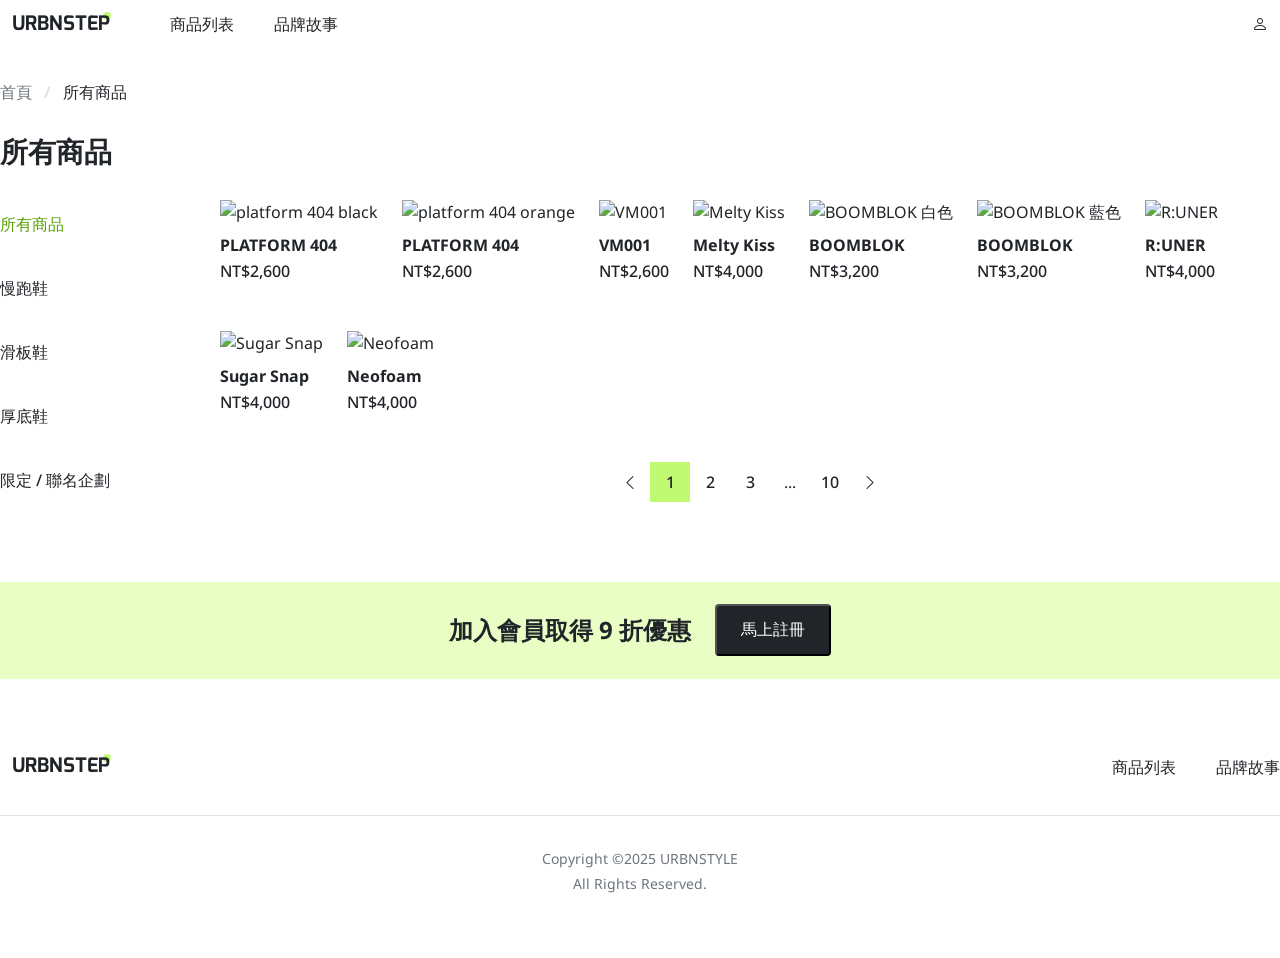
==== index.html @ 68fc7952 "HW week 2" ====
<!DOCTYPE html>
<html lang="zh-TW">
<head>
    <meta charset="UTF-8">
    <meta name="viewport" content="width=device-width, initial-scale=1.0">
    <title>第二堂 - 品牌產品列表頁</title>
    <link rel="preconnect" href="https://fonts.googleapis.com">
    <link rel="preconnect" href="https://fonts.gstatic.com" crossorigin>
    <link rel="stylesheet" href="https://cdn.jsdelivr.net/npm/bootstrap-icons@1.13.1/font/bootstrap-icons.min.css">
    <link href="https://fonts.googleapis.com/css2?family=Mina:wght@400;700&family=Noto+Sans:ital,wght@0,100..900;1,100..900&display=swap" rel="stylesheet">
    <link rel="stylesheet" href="./css/reset.css">
    <link rel="stylesheet" href="./css/all.css">
    <link rel="stylesheet" href="./css/product-list.css">
</head>
<body>
    <!-- nav bar -->
    <header>
        <div class="container">
            <div class="flex sp-between item-center mb-32">
                <nav>
                    <div class="flex gap-48 item-center">
                        <h1>
                            <div class="relative">
                                <div class="dot"></div>
                                <a class="logo font-w700" href="#" title="前往首頁">
                                    URBNSTEP
                                </a>
                            </div>
                        </h1>
                        <div>
                            <ul class="flex gap-40 item-center">
                                <li>
                                    <a class="font-w500 py-12" href="#" title="前往商品列表">商品列表</a>
                                </li>
                                <li>
                                    <a class="font-w500 py-12" href="#" title="前往品牌故事">品牌故事</a>
                                </li>
                            </ul>
                        </div>
                    </div>
                </nav>
                <div>
                    <a class="flex justify-center item-center p-12" href="#" title="前往會員專區">
                        <i class="bi bi-person"></i>
                    </a>
                </div>
            </div>
        </div>
    </header>

    

    <main>
        <!-- breadcrumb -->
        <nav>
            <div class="container">
                <ol class="flex mb-24">
                    <li class="breadcrumb">
                        <a class="last-page font-w500" href="#" title="前往首頁" href="">首頁</a>
                    </li>
                    <li class="breadcrumb font-w500">所有商品</li>
                </ol>
            </div>
        </nav>

        
        <div class="container">
            <div class="mb-24">
                <h3 class="h3 font-w700 py-7">所有商品</h3>
            </div>
        </div>
        <div class="container">
            <div class="flex gap-24">

                <!-- 左側商品分類 -->
                <div class="class-list">
                    <ul>
                        <li class="py-4 mb-16">
                            <a class="class-list-select font-w500 py-8 mr-24" href="#" title="查看所有商品">所有商品</a>
                        </li>
                        <li class="py-4 mb-16 mr-24">
                            <a class="font-w500 py-8" href="#" title="查看慢跑鞋分類">慢跑鞋</a>
                        </li>
                        <li class="py-4 mb-16 mr-24">
                            <a class="font-w500 py-8" href="#" title="查看滑板鞋分類">滑板鞋</a>
                        </li>
                        <li class="py-4 mb-16 mr-24">
                            <a class="font-w500 py-8" href="#" title="查看厚底鞋分類">厚底鞋</a>
                        </li>
                        <li class="py-4 mr-24">
                            <a class="font-w500 py-8" href="#" title="查看限定與聯名企劃">限定 / 聯名企劃</a>
                        </li>
                    </ul>
                </div>

                <!-- 右側卡片 -->
                <div class="right-list">
                    <ul class="flex wrap gap-48-24 mb-48">
                        <li>
                            <div class="card">
                                <a href="product-info.html" title="查看 PLATFORM 404 黑色款">
                                    <img class="card-img mb-12" src="https://github.com/hexschool/2022-web-layout-training/blob/main/2025-week2/image.png?raw=true" alt="platform 404 black">
                                    <h6 class="h6 font-w700 mb-4">PLATFORM 404</h6>
                                    <p class="font-w500">NT$2,600</p>
                                </a>
                            </div>
                        </li>
                        <li>
                            <div class="card">
                                <a href="#" title="查看 PLATFORM 404 亮色款">
                                    <img class="card-img mb-12" src="https://github.com/hexschool/2022-web-layout-training/blob/main/2025-week2/product-1.png?raw=true" alt="platform 404 orange">
                                    <h6 class="h6 font-w700 mb-4">PLATFORM 404</h6>
                                    <p class="font-w500">NT$2,600</p>
                                </a>
                            </div>
                        </li>
                        <li>
                            <div class="card">
                                <a href="#" title="查看 VM001">
                                    <img class="card-img mb-12" src="https://github.com/hexschool/2022-web-layout-training/blob/main/2025-week2/product-2.png?raw=true" alt="VM001">
                                    <h6 class="h6 font-w700 mb-4">VM001</h6>
                                    <p class="font-w500">NT$2,600</p>
                                </a>
                            </div>
                        </li>
                        <li>
                            <div class="card">
                                <a href="#" title="查看 Melty Kiss">
                                    <img class="card-img mb-12" src="https://github.com/hexschool/2022-web-layout-training/blob/main/2025-week2/product-3.png?raw=true" alt="Melty Kiss">
                                    <h6 class="h6 font-w700 mb-4">Melty Kiss</h6>
                                    <p class="font-w500">NT$4,000</p>
                                </a>
                            </div>
                        </li>
                        <li>
                            <div class="card">
                                <a href="#" title="查看 BOOMBLOK 白色款">
                                    <img class="card-img mb-12" src="https://github.com/hexschool/2022-web-layout-training/blob/main/2025-week2/product-4.png?raw=true" alt="BOOMBLOK 白色">
                                    <h6 class="h6 font-w700 mb-4">BOOMBLOK</h6>
                                    <p class="font-w500">NT$3,200</p>
                                </a>
                            </div>
                        </li>
                        <li>
                            <div class="card">
                                <a href="#" title="查看 BOOMBLOK 藍色款">
                                    <img class="card-img mb-12" src="https://github.com/hexschool/2022-web-layout-training/blob/main/2025-week2/product-5.png?raw=true" alt="BOOMBLOK 藍色">
                                    <h6 class="h6 font-w700 mb-4">BOOMBLOK</h6>
                                    <p class="font-w500">NT$3,200</p>
                                </a>
                            </div>
                        </li>
                        <li>
                            <div class="card" title="查看 R:UNER">
                                <a href="#">
                                    <img class="card-img mb-12" src="https://github.com/hexschool/2022-web-layout-training/blob/main/2025-week2/product-6.png?raw=true" alt="R:UNER">
                                    <h6 class="h6 font-w700 mb-4">R:UNER</h6>
                                    <p class="font-w500">NT$4,000</p>
                                </a>
                            </div>
                        </li>
                        <li>
                            <div class="card" title="查看 Sugar Snap">
                                <a href="#">
                                    <img class="card-img mb-12" src="https://github.com/hexschool/2022-web-layout-training/blob/main/2025-week2/product-7.png?raw=true" alt="Sugar Snap">
                                    <h6 class="h6 font-w700 mb-4">Sugar Snap</h6>
                                    <p class="font-w500">NT$4,000</p>
                                </a>
                            </div>
                        </li>
                        <li>
                            <div class="card" title="查看 Neofoam">
                                <a href="#">
                                    <img class="card-img mb-12" src="https://github.com/hexschool/2022-web-layout-training/blob/main/2025-week2/product-8.png?raw=true" alt="Neofoam">
                                    <h6 class="h6 font-w700 mb-4">Neofoam</h6>
                                    <p class="font-w500">NT$4,000</p>
                                </a>
                            </div>
                        </li>
                    </ul>

                    <!-- 頁面選單 -->
                    <div class="page-selector flex justify-center mb-32">
                        <ul class="flex">
                            <li>
                                <a class="py-8" href="#" title="上一頁"><i class="bi bi-chevron-left"></i></a>
                            </li>
                            <li>
                                <a class="page-select font-w500 py-8" href="#" title="第一頁">1</a>
                            </li>
                            <li>
                                <a class="font-w500 py-8" href="#" title="第二頁">2</a>
                            </li>
                            <li>
                                <a class="font-w500 py-8" href="#" title="第三頁">3</a>
                            </li>
                            <li>
                                <p class="py-8" href="#">...</p>
                            </li>
                            <li>
                                <a class="font-w500 py-8" href="#" title="第十頁">10</a>
                            </li>
                            <li>
                                <a class="py-8" href="#" title="下一頁"><i class="bi bi-chevron-right"></i></a>
                            </li>
                        </ul>
                    </div>
                </div>
            </div>
        </div>
    </main>

    <!-- 加入會員 -->
    <section class="join-us py-225 mt-48">
        <div class="container">
            <div class="flex justify-center item-center gap-24">
                <h4 class="join-us-text font-w700">加入會員取得 9 折優惠</h4>
                <button class="join-btn font-w500" type="button">馬上註冊</button>
            </div>
        </div>
    </section>

    <!-- footer -->
    <footer class="footer py-64">
        <div class="container">
            <div class="flex sp-between mb-24">
                <h1>
                    <div class="relative">
                        <div class="dot"></div>
                        <a class="logo font-w700" href="#" title="前往首頁">
                            URBNSTEP
                        </a>
                    </div>
                </h1>
                <div>
                    <ul class="flex gap-40 item-center">
                        <li>
                            <a class="font-w500 py-12" href="#" title="前往商品列表">商品列表</a>
                        </li>
                        <li>
                            <a class="font-w500 py-12" href="#" title="前往品牌故事">品牌故事</a>
                        </li>
                    </ul>
                </div>
            </div>
            <div class="copyright">
                <p class="mb-4">Copyright ©2025 URBNSTYLE</p>
                <p>All Rights Reserved.</p>
            </div>
        </div>
    </footer>
</body>
</html>
---- css/all.css ----
/* 通用樣式 */
:root{
    --spacing-xxs: 4px;
    --spacing-xs: 8px;
    --spacing-s: 12px;
    --spacing-m: 16px;
    --spacing-l: 24px;
    --spacing-2xl: 40px;
    --spacing-3xl: 48px;
    --neutral-900: #212529;
    --neutral-600: #6C757D;
    --neutral-500: #ADB5BD;
    --neutral-300: #DEE2E6;
    --neutral-100: #F8F9FA;
    --primary-400: #57A203;
    --primary-300: #C0FA73;
    --primary-200: #E8FEC5;
    --danger-300: #D74F4F;
    --white-color: #FFFFFF;
}

*, *::before, *::after{
    box-sizing: border-box;
}

body, a{
    font-family: "Noto Sans", sans-serif;
    color: var(--neutral-900);
    line-height: 1.5;
    letter-spacing: 5%;
}

img{
    vertical-align: middle;
}

a{
    display: block;
    text-decoration: none;
}

a:hover{
    background-color: var(--primary-400);
    color: var(--white-color);
}

.container{
    max-width: 1296px;
    margin: 0 auto;
}

.font-w700{
    font-weight: 700;
}

.font-w500{
    font-weight: 500;
}

.flex{
    display: flex;
}

.flex-column{
    flex-direction: column;
}

.justify-center{
    justify-content: center;
}

.sp-between{
    justify-content: space-between;
}

.item-center{
    align-items: center;
}

.wrap{
    flex-wrap: wrap;
}

.gap-48-24{
    gap: var(--spacing-3xl) var(--spacing-l);
}

.gap-48{
    gap: var(--spacing-3xl);
}

.gap-40{
    gap: var(--spacing-2xl);
}

.gap-24{
    gap: var(--spacing-l);
}

.gap-12{
    gap: var(--spacing-s);
}

.gap-8{
    gap: var(--spacing-xs);
}

.gap-4{
    gap: var(--spacing-xxs);
}

.py-64{
    padding-top: 64px;
    padding-bottom: 64px;
}

.py-48{
    padding-top: 48px;
    padding-bottom: 48px;
}

.py-225{
    padding-top: 22.5px;
    padding-bottom: 22.5px;
}

.py-12{
    padding-top: var(--spacing-s);
    padding-bottom: var(--spacing-s);
}

.py-8{
    padding-top: 8px;
    padding-bottom: 8px;
}

.py-7{
    padding-top: 7px;
    padding-bottom: 7px;
}

.py-4{
    padding-top: 4px;
    padding-bottom: 4px;
}

.pr-24{
    padding-right: 24px;
}

.p-16{
    padding: 16px;
}

.p-12{
    padding: 12px;
}

.mb-48{
    margin-bottom: 48px;
}

.mt-48{
    margin-top: 48px;
}

.mt-40{
    margin-top: 40px;
}

.mb-32{
    margin-bottom: 32px;
}

.mb-24{
    margin-bottom: var(--spacing-l);
}

.mb-16{
    margin-bottom: var(--spacing-m);
}

.mb-12{
    margin-bottom: var(--spacing-s);
}

.mb-8{
    margin-bottom: var(--spacing-xs);
}

.mb-4{
    margin-bottom: var(--spacing-xxs);
}

.mr-24{
    margin-right: var(--spacing-l);
}

.h2{
    font-size: 32px;
    line-height: 1.2;
}

.h3{
    font-size: 28px;
    line-height: 1.2;
}

.h4{
    font-size: 24px;
    line-height: 1.2;
}

.h5{
    font-size: 20px;
    line-height: 1.2;
}

.h6{
    line-height: 1.2;
}

.relative{
    position: relative;
}

.logo{
    font-family: "Mina", sans-serif;;
    font-size: 20px;
    letter-spacing: 4.4%;
    padding: 8px 12px;
}

.dot{
    background-color: var(--primary-300);
    width: 8px;
    height: 8px;
    border-radius: 8px;
    position: absolute;
    top: 11px;
    right: 11px;
    z-index: -1;
}

.join-us{
    background-color: var(--primary-200);
}

.join-us-text{
    font-size: 24px;
    line-height: 1.2;
}

.join-btn{
    font-size: 16px;
    color: var(--white-color);
    background-color: var(--neutral-900);
    padding: var(--spacing-s) var(--spacing-l);
    border-radius: 4px;
    line-height: 1.5;
    letter-spacing: 5%;
}

.join-btn:hover{
    color: var(--neutral-900);
    background-color: var(--white-color);
}

.join-btn:active{
    color: var(--primary-400);
}

.footer{
    background-color: var(#F8F9FA);
}

.copyright{
    border-top: 1px solid var(--neutral-300);
    color: var(--neutral-600);
    font-size: 14px;
    text-align: center;
    padding-top: 32px;
}
---- css/product-list.css ----
.last-page{
    color: var(--neutral-600);
}

.breadcrumb + .breadcrumb::before{
    content: "/";
    padding: 0 12px;
    color: var(--neutral-300);
    font-weight: 700;
}

.class-list li a{
    width: 172px;
}

.class-list-select{
    color: var(--primary-400);
}

.card{
    max-width: 342.67px;
}

.card-img{
    width: 100%;
}

.page-selector ul li{
    width: 40px;
    text-align: center;
}

.page-select{
    background-color: var(--primary-300);
}
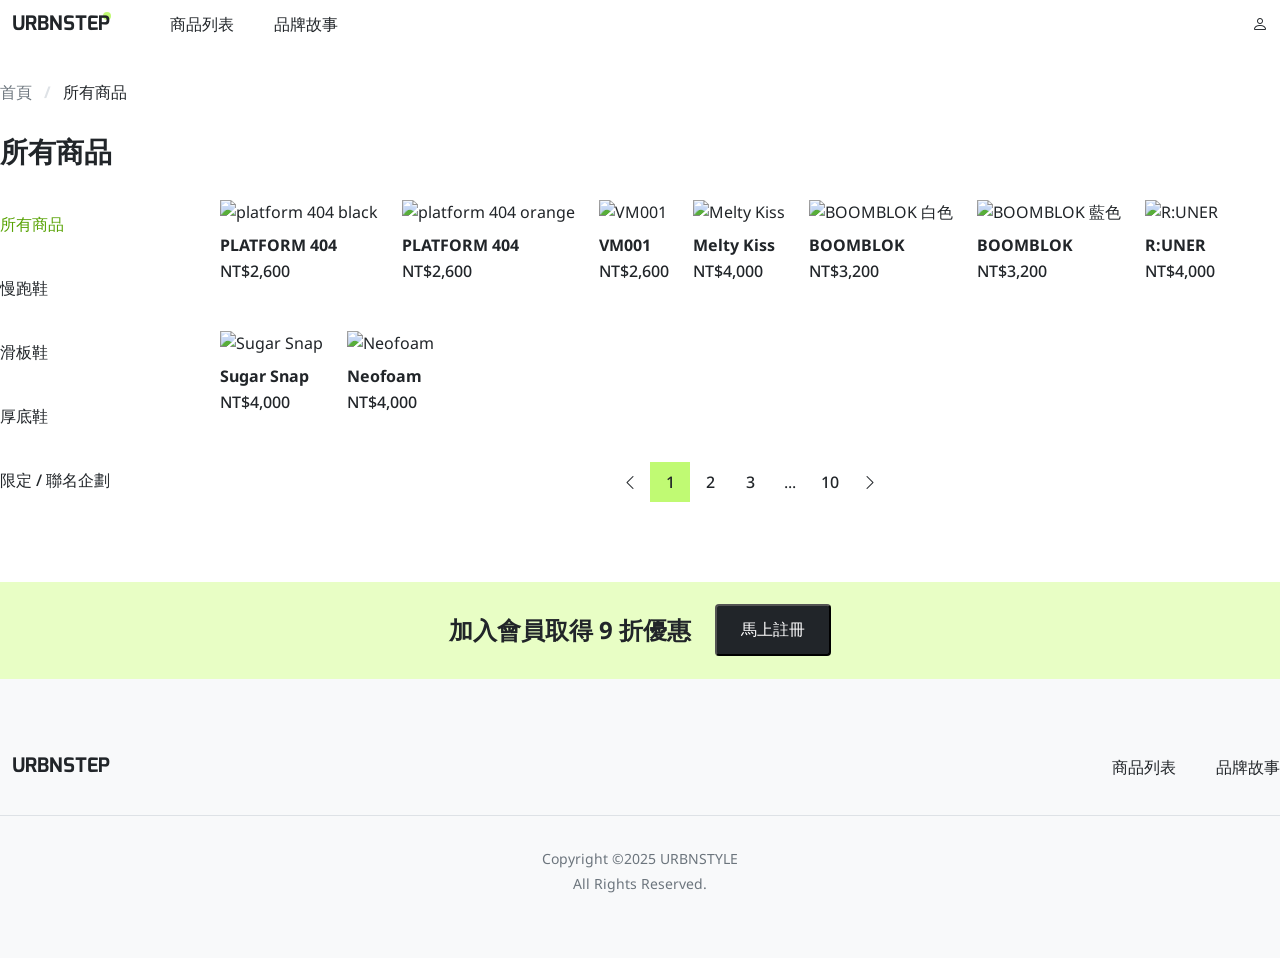
==== commit 22eac84e: "fixed: typo error" ====
--- a/index.html
+++ b/index.html
@@ -56,7 +56,7 @@
             <div class="container">
                 <ol class="flex mb-24">
                     <li class="breadcrumb">
-                        <a class="last-page font-w500" href="#" title="前往首頁" href="">首頁</a>
+                        <a class="last-page font-w500" href="#" title="前往首頁">首頁</a>
                     </li>
                     <li class="breadcrumb font-w500">所有商品</li>
                 </ol>
--- a/css/all.css
+++ b/css/all.css
@@ -271,7 +271,7 @@
 }
 
 .footer{
-    background-color: var(#F8F9FA);
+    background-color: var(--neutral-100);
 }
 
 .copyright{
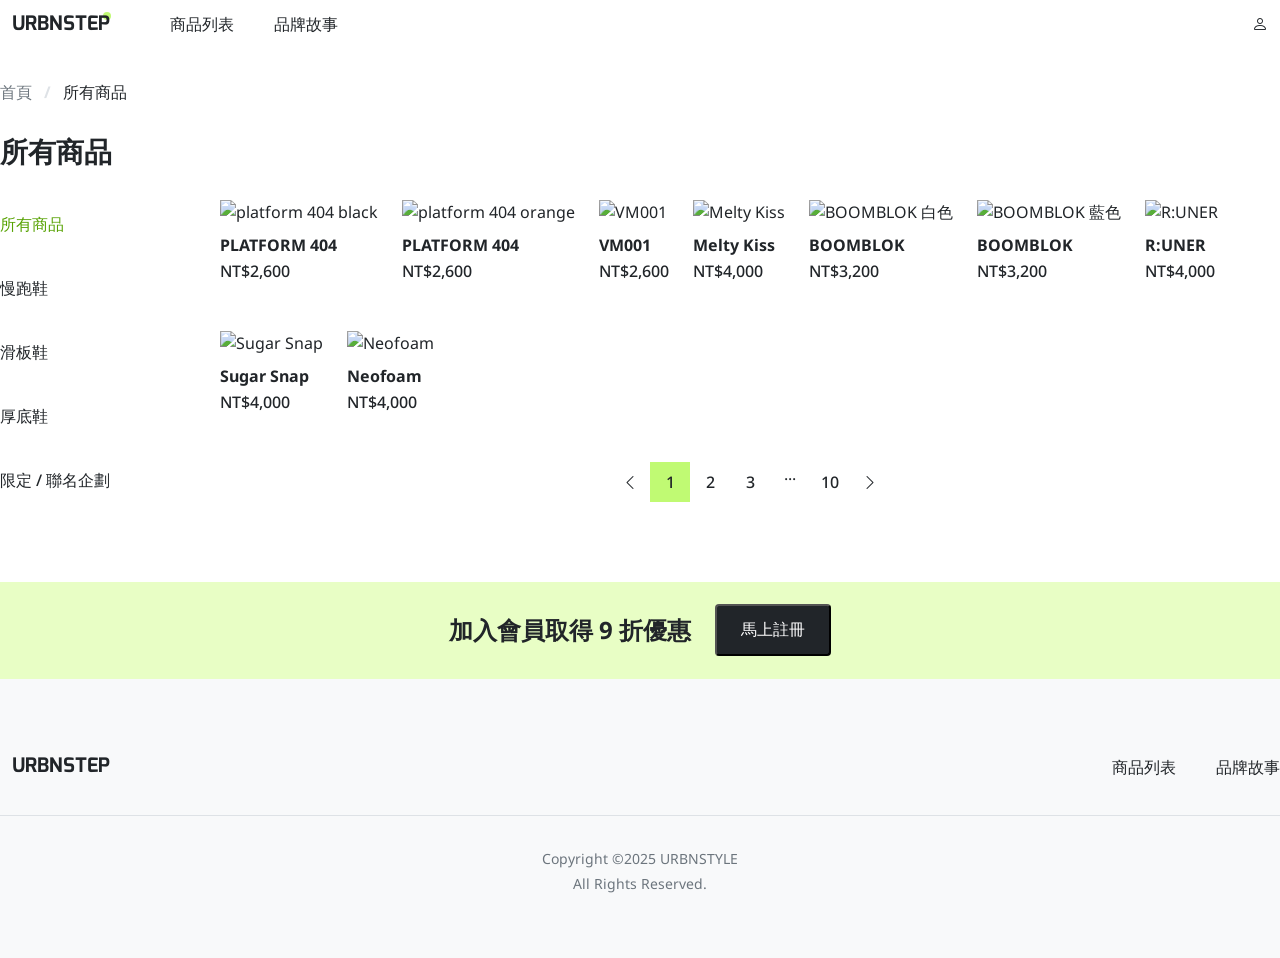
==== commit e9e08d53: "modify: refactor global styles and optimize structure in global: - Standardize utility classes for m" ====
--- a/index.html
+++ b/index.html
@@ -96,86 +96,68 @@
                 <!-- 右側卡片 -->
                 <div class="right-list">
                     <ul class="flex wrap gap-48-24 mb-48">
-                        <li>
-                            <div class="card">
-                                <a href="product-info.html" title="查看 PLATFORM 404 黑色款">
-                                    <img class="card-img mb-12" src="https://github.com/hexschool/2022-web-layout-training/blob/main/2025-week2/image.png?raw=true" alt="platform 404 black">
-                                    <h6 class="h6 font-w700 mb-4">PLATFORM 404</h6>
-                                    <p class="font-w500">NT$2,600</p>
-                                </a>
-                            </div>
-                        </li>
-                        <li>
-                            <div class="card">
-                                <a href="#" title="查看 PLATFORM 404 亮色款">
-                                    <img class="card-img mb-12" src="https://github.com/hexschool/2022-web-layout-training/blob/main/2025-week2/product-1.png?raw=true" alt="platform 404 orange">
-                                    <h6 class="h6 font-w700 mb-4">PLATFORM 404</h6>
-                                    <p class="font-w500">NT$2,600</p>
-                                </a>
-                            </div>
-                        </li>
-                        <li>
-                            <div class="card">
-                                <a href="#" title="查看 VM001">
-                                    <img class="card-img mb-12" src="https://github.com/hexschool/2022-web-layout-training/blob/main/2025-week2/product-2.png?raw=true" alt="VM001">
-                                    <h6 class="h6 font-w700 mb-4">VM001</h6>
-                                    <p class="font-w500">NT$2,600</p>
-                                </a>
-                            </div>
-                        </li>
-                        <li>
-                            <div class="card">
-                                <a href="#" title="查看 Melty Kiss">
-                                    <img class="card-img mb-12" src="https://github.com/hexschool/2022-web-layout-training/blob/main/2025-week2/product-3.png?raw=true" alt="Melty Kiss">
-                                    <h6 class="h6 font-w700 mb-4">Melty Kiss</h6>
-                                    <p class="font-w500">NT$4,000</p>
-                                </a>
-                            </div>
-                        </li>
-                        <li>
-                            <div class="card">
-                                <a href="#" title="查看 BOOMBLOK 白色款">
-                                    <img class="card-img mb-12" src="https://github.com/hexschool/2022-web-layout-training/blob/main/2025-week2/product-4.png?raw=true" alt="BOOMBLOK 白色">
-                                    <h6 class="h6 font-w700 mb-4">BOOMBLOK</h6>
-                                    <p class="font-w500">NT$3,200</p>
-                                </a>
-                            </div>
-                        </li>
-                        <li>
-                            <div class="card">
-                                <a href="#" title="查看 BOOMBLOK 藍色款">
-                                    <img class="card-img mb-12" src="https://github.com/hexschool/2022-web-layout-training/blob/main/2025-week2/product-5.png?raw=true" alt="BOOMBLOK 藍色">
-                                    <h6 class="h6 font-w700 mb-4">BOOMBLOK</h6>
-                                    <p class="font-w500">NT$3,200</p>
-                                </a>
-                            </div>
-                        </li>
-                        <li>
-                            <div class="card" title="查看 R:UNER">
-                                <a href="#">
-                                    <img class="card-img mb-12" src="https://github.com/hexschool/2022-web-layout-training/blob/main/2025-week2/product-6.png?raw=true" alt="R:UNER">
-                                    <h6 class="h6 font-w700 mb-4">R:UNER</h6>
-                                    <p class="font-w500">NT$4,000</p>
-                                </a>
-                            </div>
-                        </li>
-                        <li>
-                            <div class="card" title="查看 Sugar Snap">
-                                <a href="#">
-                                    <img class="card-img mb-12" src="https://github.com/hexschool/2022-web-layout-training/blob/main/2025-week2/product-7.png?raw=true" alt="Sugar Snap">
-                                    <h6 class="h6 font-w700 mb-4">Sugar Snap</h6>
-                                    <p class="font-w500">NT$4,000</p>
-                                </a>
-                            </div>
-                        </li>
-                        <li>
-                            <div class="card" title="查看 Neofoam">
-                                <a href="#">
-                                    <img class="card-img mb-12" src="https://github.com/hexschool/2022-web-layout-training/blob/main/2025-week2/product-8.png?raw=true" alt="Neofoam">
-                                    <h6 class="h6 font-w700 mb-4">Neofoam</h6>
-                                    <p class="font-w500">NT$4,000</p>
-                                </a>
-                            </div>
+                        <li class="card">
+                            <a href="product-info.html" title="查看 PLATFORM 404 黑色款">
+                                <img class="card-img mb-12" src="https://github.com/hexschool/2022-web-layout-training/blob/main/2025-week2/image.png?raw=true" alt="platform 404 black">
+                                <h6 class="h6 font-w700 mb-4">PLATFORM 404</h6>
+                                <p class="font-w500">NT$2,600</p>
+                            </a>
+                        </li>
+                        <li class="card">
+                            <a href="#" title="查看 PLATFORM 404 亮色款">
+                                <img class="card-img mb-12" src="https://github.com/hexschool/2022-web-layout-training/blob/main/2025-week2/product-1.png?raw=true" alt="platform 404 orange">
+                                <h6 class="h6 font-w700 mb-4">PLATFORM 404</h6>
+                                <p class="font-w500">NT$2,600</p>
+                            </a>
+                        </li>
+                        <li class="card">
+                            <a href="#" title="查看 VM001">
+                                <img class="card-img mb-12" src="https://github.com/hexschool/2022-web-layout-training/blob/main/2025-week2/product-2.png?raw=true" alt="VM001">
+                                <h6 class="h6 font-w700 mb-4">VM001</h6>
+                                <p class="font-w500">NT$2,600</p>
+                            </a>
+                        </li>
+                        <li class="card">
+                            <a href="#" title="查看 Melty Kiss">
+                                <img class="card-img mb-12" src="https://github.com/hexschool/2022-web-layout-training/blob/main/2025-week2/product-3.png?raw=true" alt="Melty Kiss">
+                                <h6 class="h6 font-w700 mb-4">Melty Kiss</h6>
+                                <p class="font-w500">NT$4,000</p>
+                            </a>
+                        </li>
+                        <li class="card">
+                            <a href="#" title="查看 BOOMBLOK 白色款">
+                                <img class="card-img mb-12" src="https://github.com/hexschool/2022-web-layout-training/blob/main/2025-week2/product-4.png?raw=true" alt="BOOMBLOK 白色">
+                                <h6 class="h6 font-w700 mb-4">BOOMBLOK</h6>
+                                <p class="font-w500">NT$3,200</p>
+                            </a>
+                        </li>
+                        <li class="card">
+                            <a href="#" title="查看 BOOMBLOK 藍色款">
+                                <img class="card-img mb-12" src="https://github.com/hexschool/2022-web-layout-training/blob/main/2025-week2/product-5.png?raw=true" alt="BOOMBLOK 藍色">
+                                <h6 class="h6 font-w700 mb-4">BOOMBLOK</h6>
+                                <p class="font-w500">NT$3,200</p>
+                            </a>
+                        </li>
+                        <li class="card" title="查看 R:UNER">
+                            <a href="#">
+                                <img class="card-img mb-12" src="https://github.com/hexschool/2022-web-layout-training/blob/main/2025-week2/product-6.png?raw=true" alt="R:UNER">
+                                <h6 class="h6 font-w700 mb-4">R:UNER</h6>
+                                <p class="font-w500">NT$4,000</p>
+                            </a>
+                        </li>
+                        <li class="card" title="查看 Sugar Snap">
+                            <a href="#">
+                                <img class="card-img mb-12" src="https://github.com/hexschool/2022-web-layout-training/blob/main/2025-week2/product-7.png?raw=true" alt="Sugar Snap">
+                                <h6 class="h6 font-w700 mb-4">Sugar Snap</h6>
+                                <p class="font-w500">NT$4,000</p>
+                            </a>
+                        </li>
+                        <li class="card" title="查看 Neofoam">
+                            <a href="#">
+                                <img class="card-img mb-12" src="https://github.com/hexschool/2022-web-layout-training/blob/main/2025-week2/product-8.png?raw=true" alt="Neofoam">
+                                <h6 class="h6 font-w700 mb-4">Neofoam</h6>
+                                <p class="font-w500">NT$4,000</p>
+                            </a>
                         </li>
                     </ul>
 
@@ -195,7 +177,7 @@
                                 <a class="font-w500 py-8" href="#" title="第三頁">3</a>
                             </li>
                             <li>
-                                <p class="py-8" href="#">...</p>
+                                <span class="py-8" href="#">...</span>
                             </li>
                             <li>
                                 <a class="font-w500 py-8" href="#" title="第十頁">10</a>
@@ -224,14 +206,14 @@
     <footer class="footer py-64">
         <div class="container">
             <div class="flex sp-between mb-24">
-                <h1>
+                <h2>
                     <div class="relative">
                         <div class="dot"></div>
                         <a class="logo font-w700" href="#" title="前往首頁">
                             URBNSTEP
                         </a>
                     </div>
-                </h1>
+                </h2>
                 <div>
                     <ul class="flex gap-40 item-center">
                         <li>
--- a/css/all.css
+++ b/css/all.css
@@ -23,7 +23,7 @@
     box-sizing: border-box;
 }
 
-body, a{
+body{
     font-family: "Noto Sans", sans-serif;
     color: var(--neutral-900);
     line-height: 1.5;
@@ -35,6 +35,7 @@
 }
 
 a{
+    color: var(--neutral-900);
     display: block;
     text-decoration: none;
 }
@@ -115,8 +116,8 @@
 }
 
 .py-48{
-    padding-top: 48px;
-    padding-bottom: 48px;
+    padding-top: var(--spacing-3xl);
+    padding-bottom: var(--spacing-3xl);
 }
 
 .py-225{
@@ -130,8 +131,8 @@
 }
 
 .py-8{
-    padding-top: 8px;
-    padding-bottom: 8px;
+    padding-top: var(--spacing-xs);
+    padding-bottom: var(--spacing-xs);
 }
 
 .py-7{
@@ -140,32 +141,32 @@
 }
 
 .py-4{
-    padding-top: 4px;
-    padding-bottom: 4px;
+    padding-top: var(--spacing-xxs);
+    padding-bottom: var(--spacing-xxs);
 }
 
 .pr-24{
-    padding-right: 24px;
+    padding-right: var(--spacing-l);
 }
 
 .p-16{
-    padding: 16px;
+    padding: var(--spacing-m);
 }
 
 .p-12{
-    padding: 12px;
+    padding: var(--spacing-s);
 }
 
 .mb-48{
-    margin-bottom: 48px;
+    margin-bottom: var(--spacing-3xl);
 }
 
 .mt-48{
-    margin-top: 48px;
+    margin-top: var(--spacing-3xl);
 }
 
 .mt-40{
-    margin-top: 40px;
+    margin-top: var(--spacing-2xl);
 }
 
 .mb-32{
@@ -228,7 +229,7 @@
     font-family: "Mina", sans-serif;;
     font-size: 20px;
     letter-spacing: 4.4%;
-    padding: 8px 12px;
+    padding: var(--spacing-xs) var(--spacing-s);
 }
 
 .dot{
@@ -259,6 +260,7 @@
     border-radius: 4px;
     line-height: 1.5;
     letter-spacing: 5%;
+    cursor: pointer;
 }
 
 .join-btn:hover{
--- a/css/product-list.css
+++ b/css/product-list.css
@@ -4,7 +4,7 @@
 
 .breadcrumb + .breadcrumb::before{
     content: "/";
-    padding: 0 12px;
+    padding: 0 var(--spacing-s);
     color: var(--neutral-300);
     font-weight: 700;
 }
